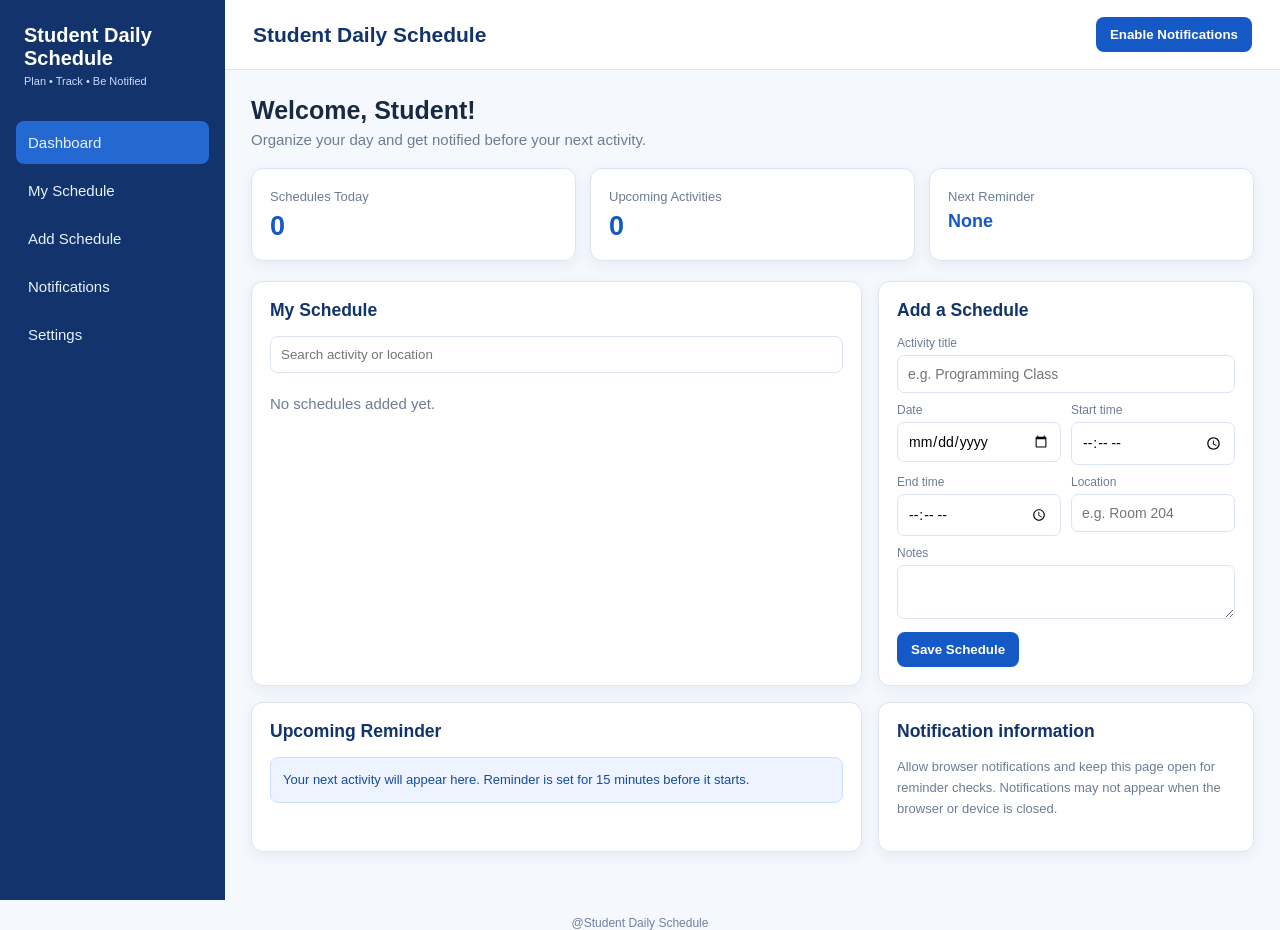
==== Week2.html @ ba6cdd47 "Initial commit: Professional Link-in-Bio Page" ====
<!DOCTYPE html>
<html lang="en">
    <head>
        <meta charset="UTF-8">
        <meta name="viewport" content="width=device-width,initial-scale=1">
        <title>Student Daily Schedule</title>
    </head>
<body>
    <div class="app">
        <aside class="side">
            <div class="brand"> Student Daily Schedule<small>Plan • Track • Be Notified</small></div>
            <nav class="nav">
                <a class="active" href="#dashboard"> Dashboard</a>
                <a href="#my-schedule"> My Schedule</a>
                <a href="#add"> Add Schedule</a>
                <a href="#reminders"> Notifications</a>
                <a href="#settings"> Settings</a>
            </nav>
        </aside>
        <main class="main">
            <header class="top">
                <h1>Student Daily Schedule</h1>
                <button id="permission">Enable Notifications</button>
            </header>
            <div class="wrap" id="dashboard">
                <section class="welcome">
                    <h2>Welcome, Student!</h2>
                    <p>Organize your day and get notified before your next activity.</p>
                </section>
                <section class="stats">
                    <div class="stat">
                        <span>Schedules Today</span>
                        <strong id="todayCount">0</strong>
                    </div><div class="stat">
                        <span>Upcoming Activities</span><strong id="upcomingCount">0</strong>
                    </div>
                    <div class="stat">
                        <span>Next Reminder</span>
                        <strong id="nextTime" style="font-size:18px">None</strong>
                    </div></section>
                    <div class="grid">
                        <section class="panel" id="my-schedule">
                            <h3>My Schedule</h3>
                            <input class="search" id="search" placeholder="Search activity or location">
                            <div id="list" class="empty">No schedules added yet.</div>
                        </section><section class="panel" id="add">
                            <h3>Add a Schedule</h3>
                            <form id="scheduleForm" class="form-grid">
                                <label class="full">Activity title<input id="title" required placeholder="e.g. Programming Class"></label>
                                <label>Date<input id="date" type="date" required></label>
                                <label>Start time<input id="time" type="time" required></label>
                                <label>End time<input id="end" type="time"></label>
                                <label>Location<input id="location" placeholder="e.g. Room 204"></label>
                                <label class="full">Notes<textarea id="notes" rows="2"></textarea></label>
                                <div class="full">
                                    <button type="submit">Save Schedule</button>
                                </div>
                            </form>
                        </section>
                        <section class="panel" id="reminders">
                            <h3>Upcoming Reminder</h3>
                            <div id="nextCard" class="notice">Your next activity will appear here. Reminder is set for 15 minutes before it starts.</div>
                        </section>
                        <section class="panel">
                            <h3>Notification information</h3>
                            <p style="color:#6d7d94;line-height:1.6;font-size:13px">Allow browser notifications and keep this page open for reminder checks. Notifications may not appear when the browser or device is closed.</p>
                        </section>
                    </div>
                </div>
            </main>
        </div>
        <div class="toast" id="toast"></div>
    </body>
    <style>
        :root{
            --blue:#1559c7;--navy:#12336b;--pale:#edf4ff;--bg:#f5f8fd;--ink:#182943;--muted:#6d7d94;--line:#dce5f2
        }
        *{
            box-sizing:border-box
        }
        body{
            margin:0;background:var(--bg);color:var(--ink);font:15px Arial,sans-serif
        }
        .app{
            min-height:100vh;display:grid;grid-template-columns:225px 1fr
        }
        .side{
            background:var(--navy);color:white;padding:24px 16px
        }
        .brand{
            font-size:20px;font-weight:bold;margin:0 8px 34px
        }
        .brand small{
            display:block;font-size:11px;font-weight:normal;color:#c9dcff;margin-top:5px
        }
        .nav a{
            display:block;padding:13px 12px;color:#e8f1ff;text-decoration:none;border-radius:8px;margin:5px 0
        }
        .nav a.active,.nav a:hover{
            background:#2469d2
        }
        .main{
            min-width:0
        }
        .top{
            background:white;border-bottom:1px solid var(--line);padding:17px 28px;display:flex;align-items:center;justify-content:space-between;gap:12px
        }
        .top h1{
            font-size:21px;margin:0;color:var(--navy)
        }
        button{
            background:var(--blue);color:white;border:0;border-radius:8px;padding:10px 14px;cursor:pointer;font-weight:bold
        }
        .wrap{
            max-width:1200px;margin:auto;padding:26px
        }
        .welcome h2{
            margin:0 0 6px;font-size:25px
        }
        .welcome p{
            color:var(--muted);margin:0
        }
        .stats{
            display:grid;grid-template-columns:repeat(3,1fr);gap:14px;margin:20px 0
        }
        .stat,.panel{
            background:white;border:1px solid var(--line);border-radius:12px;padding:18px;box-shadow:0 4px 14px #173b7010
        }
        .stat span{
            color:var(--muted);font-size:13px
        }
        .stat strong{
            display:block;font-size:27px;color:var(--blue);margin-top:7px
        }
        .grid{
            display:grid;grid-template-columns:1.3fr .8fr;gap:16px
        }
        .panel h3{
            margin:0 0 15px;color:var(--navy)
        }
        .schedule-item{
            border:1px solid var(--line);border-left:4px solid var(--blue);border-radius:8px;padding:12px;margin:9px 0;display:flex;justify-content:space-between;gap:10px;align-items:center
        }
        .schedule-item small{
            display:block;color:var(--muted);margin-top:5px
        }
        .actions button{
            border:1px solid var(--line);background:white;color:var(--blue);padding:6px 8px;margin-left:4px
        }
        .empty{
            color:var(--muted);padding:12px 0
        }
        .form-grid{
            display:grid;grid-template-columns:1fr 1fr;gap:10px
            }
        .form-grid label{
            font-size:12px;color:var(--muted)
        }
        .form-grid input,.form-grid textarea{
            width:100%;margin-top:5px;border:1px solid var(--line);border-radius:7px;padding:10px;font:14px Arial
        }
        .full{
            grid-column:1/-1
        }
        .notice{
            background:var(--pale);border:1px solid #cbdfff;color:#174b9a;border-radius:8px;padding:12px;font-size:13px;line-height:1.5
        }
        .toast{
            position:fixed;right:20px;bottom:20px;background:var(--navy);color:white;padding:14px 18px;border-radius:9px;display:none
        }
        .search{
            width:100%;padding:10px;border:1px solid var(--line);border-radius:8px;margin-bottom:10px}@media(max-width:760px)
            {
            .app{grid-template-columns:1fr}
            .side{padding:12px}
            .brand{margin:0 5px 10px}
            .nav{display:flex;overflow:auto}
            .nav a{white-space:nowrap;margin:0 3px;padding:9px}
            .top{padding:14px 16px}.wrap{padding:17px}
            .grid{grid-template-columns:1fr}
            .stats{grid-template-columns:1fr 1fr}
            .form-grid{grid-template-columns:1fr}
            .full{grid-column:auto}}        
</style>
<footer><p style="font-size:12px;color:#7180a3;text-align:center;margin:16px 0 0">@Student Daily Schedule</p></footer>
</html>
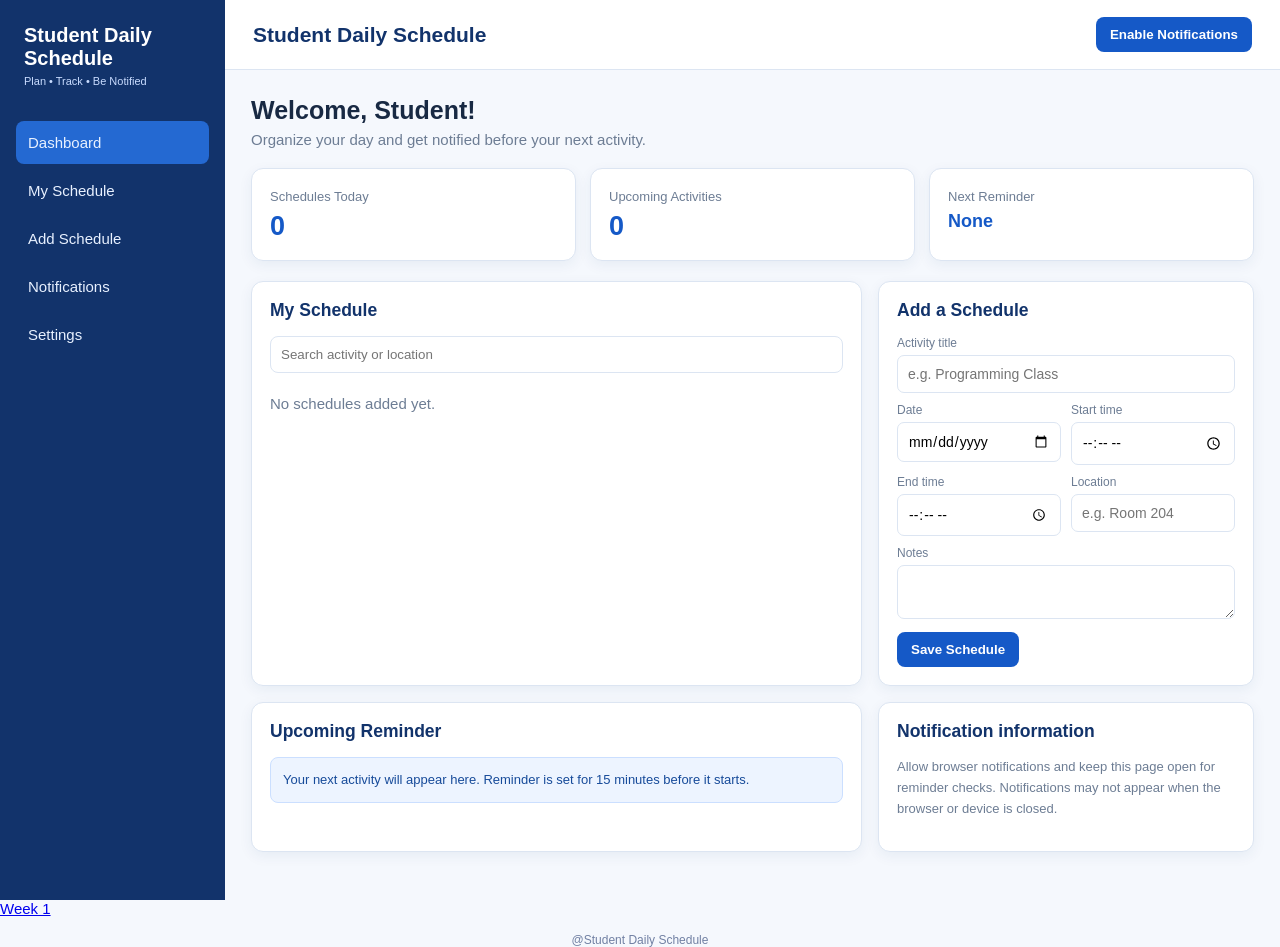
==== commit fdbd3cb4: "Initial commit: Professional Link-in-Bio Page" ====
--- a/Week2.html
+++ b/Week2.html
@@ -71,6 +71,7 @@
         </div>
         <div class="toast" id="toast"></div>
     </body>
+    <a href="index.html">Week 1</a>
     <style>
         :root{
             --blue:#1559c7;--navy:#12336b;--pale:#edf4ff;--bg:#f5f8fd;--ink:#182943;--muted:#6d7d94;--line:#dce5f2
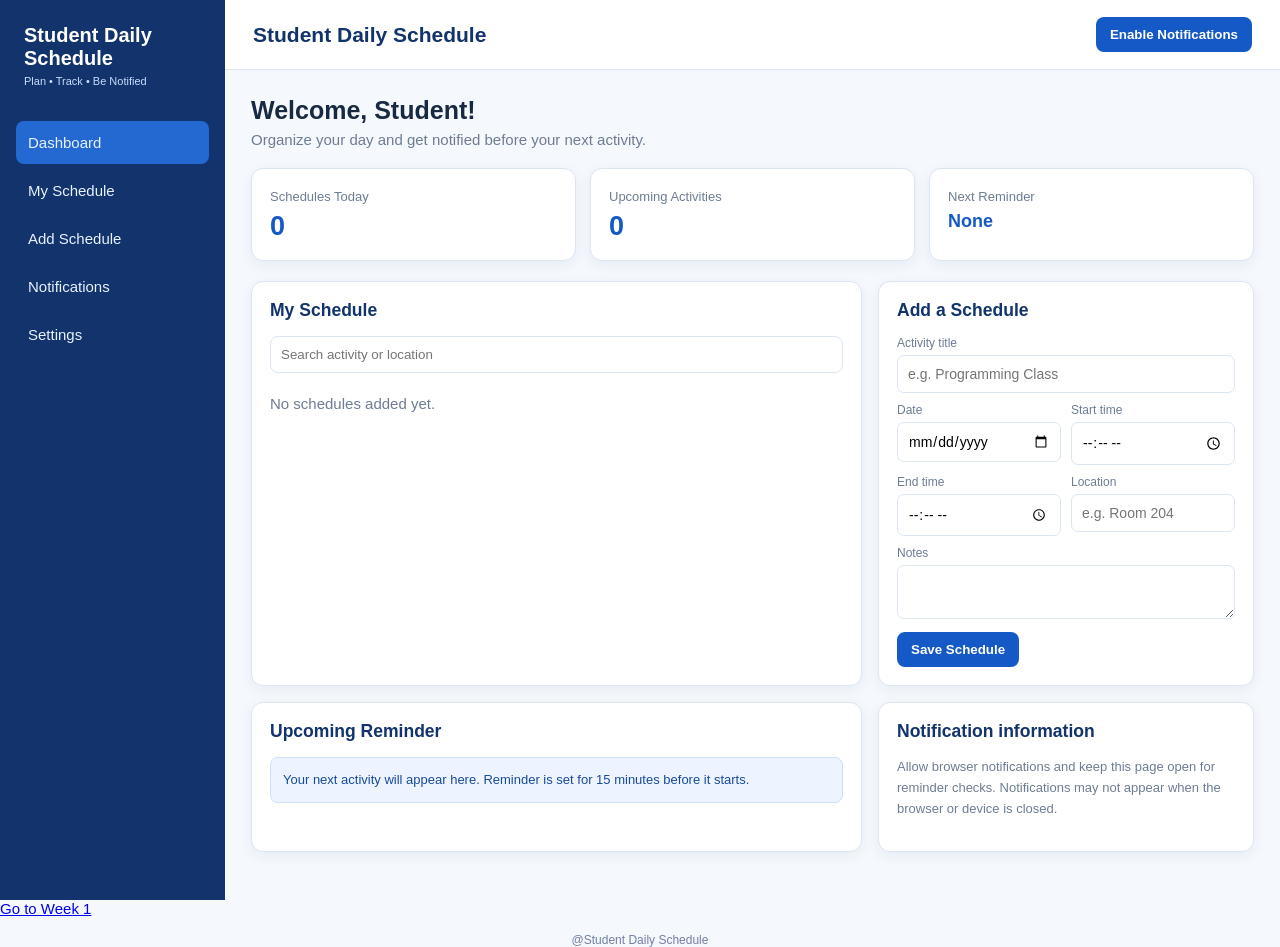
==== commit 2b1bed3e: "Initial commit: Professional Link-inBio Page" ====
--- a/Week2.html
+++ b/Week2.html
@@ -71,7 +71,7 @@
         </div>
         <div class="toast" id="toast"></div>
     </body>
-    <a href="index.html">Week 1</a>
+    <a href="index.html">Go to Week 1</a>
     <style>
         :root{
             --blue:#1559c7;--navy:#12336b;--pale:#edf4ff;--bg:#f5f8fd;--ink:#182943;--muted:#6d7d94;--line:#dce5f2
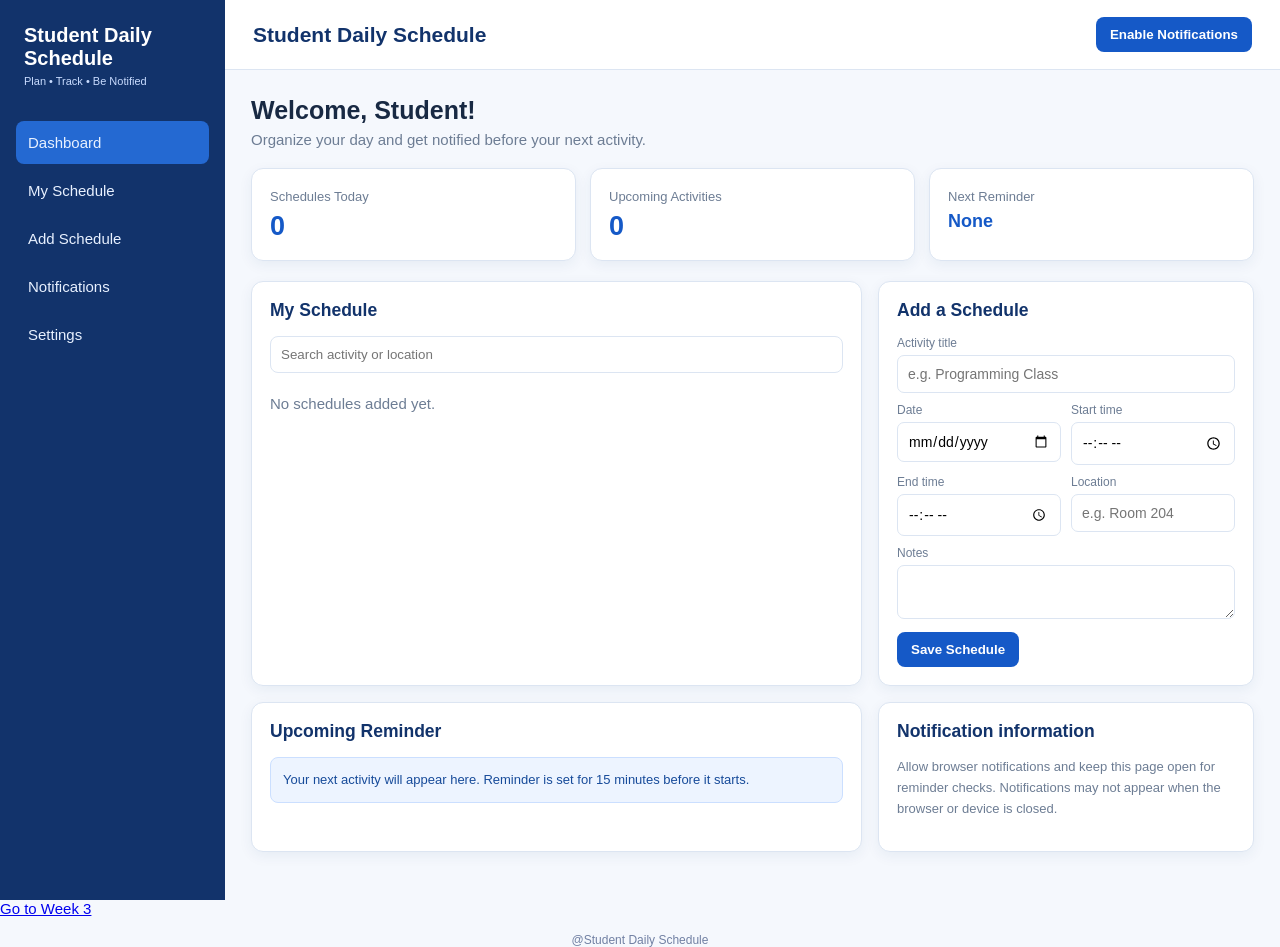
==== commit 4524e06a: "Initial commit: Professional Link-inBio Page" ====
--- a/Week2.html
+++ b/Week2.html
@@ -71,7 +71,7 @@
         </div>
         <div class="toast" id="toast"></div>
     </body>
-    <a href="index.html">Go to Week 1</a>
+    <a href="Week3.html">Go to Week 3</a>
     <style>
         :root{
             --blue:#1559c7;--navy:#12336b;--pale:#edf4ff;--bg:#f5f8fd;--ink:#182943;--muted:#6d7d94;--line:#dce5f2
